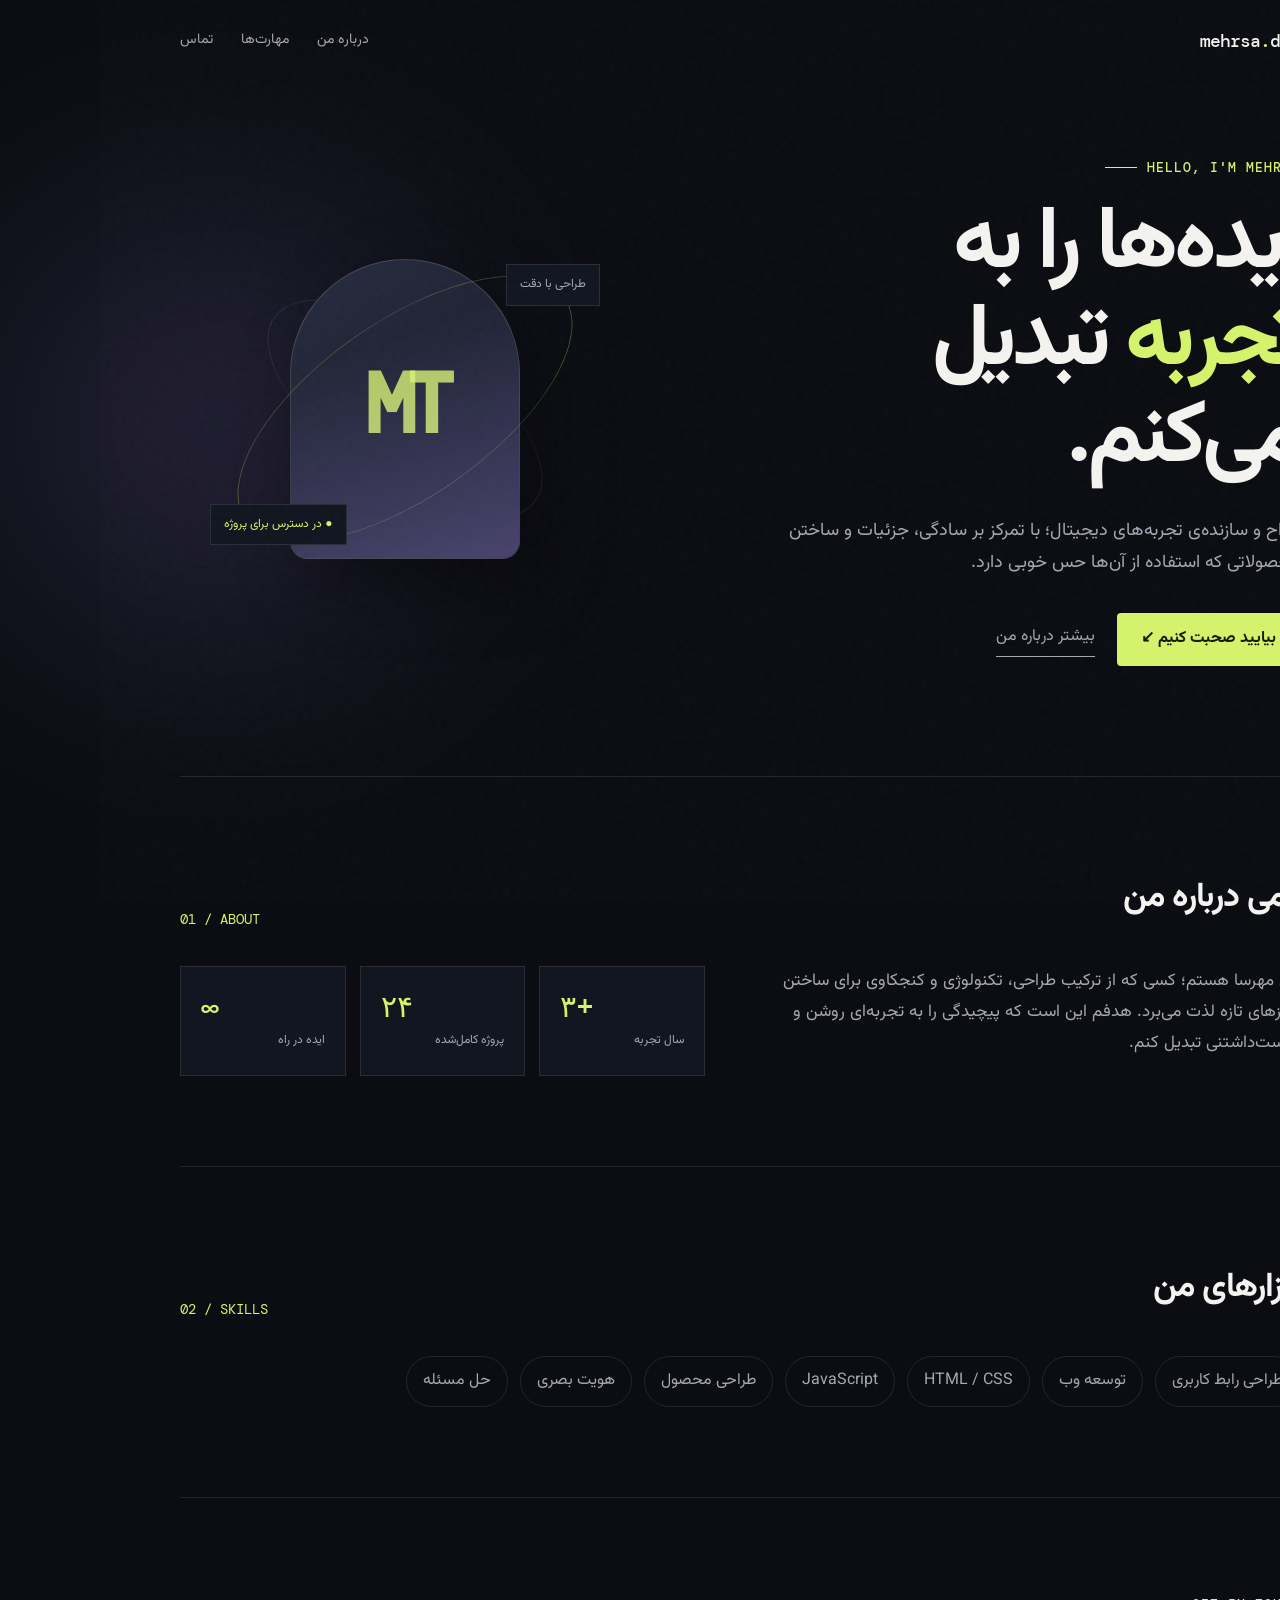
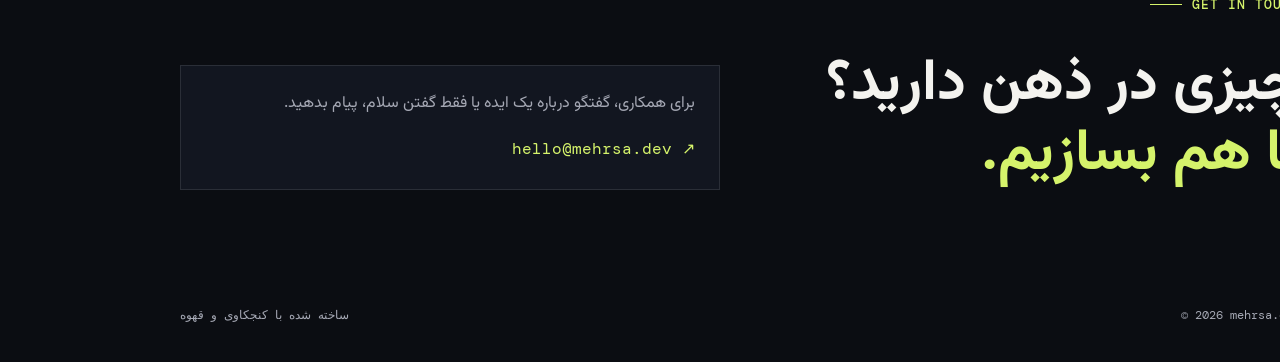
==== index.html @ 6b783725 "Create personal portfolio landing page" ====
<!doctype html>
<html lang="fa" dir="rtl">
<head>
  <meta charset="UTF-8" />
  <meta name="viewport" content="width=device-width, initial-scale=1.0" />
  <meta name="description" content="صفحه شخصی مهرسا تمکین؛ طراح و سازنده تجربه‌های دیجیتال." />
  <title>مهرسا تمکین — طراح تجربه‌های دیجیتال</title>
  <link rel="preconnect" href="https://fonts.googleapis.com" />
  <link rel="preconnect" href="https://fonts.gstatic.com" crossorigin />
  <link href="https://fonts.googleapis.com/css2?family=DM+Mono:wght@400;500&family=Vazirmatn:wght@300;400;500;600;700;800&display=swap" rel="stylesheet" />
  <style>
    :root { --bg:#0b0d12; --card:#121620; --line:rgba(255,255,255,.1); --text:#f4f3ef; --muted:#a5a8b4; --lime:#d5f36b; --purple:#a78bfa; }
    * { box-sizing:border-box; margin:0; padding:0; }
    html { scroll-behavior:smooth; }
    body { background:var(--bg); color:var(--text); font-family:Vazirmatn,sans-serif; line-height:1.8; overflow-x:hidden; }
    body::before { content:""; position:fixed; inset:0; pointer-events:none; opacity:.18; background-image:url("data:image/svg+xml,%3Csvg viewBox='0 0 160 160' xmlns='http://www.w3.org/2000/svg'%3E%3Cfilter id='n'%3E%3CfeTurbulence type='fractalNoise' baseFrequency='.9' numOctaves='3' stitchTiles='stitch'/%3E%3C/filter%3E%3Crect width='100%25' height='100%25' filter='url(%23n)' opacity='.12'/%3E%3C/svg%3E"); z-index:10; }
    a { color:inherit; text-decoration:none; }
    .wrap { width:min(1120px,calc(100% - 40px)); margin:auto; }
    nav { display:flex; align-items:center; justify-content:space-between; padding:28px 0; position:relative; z-index:2; }
    .logo { font:500 18px 'DM Mono',monospace; direction:ltr; letter-spacing:-1px; }
    .logo span { color:var(--lime); }
    .nav-links { display:flex; gap:28px; color:var(--muted); font-size:14px; }
    .nav-links a:hover { color:var(--lime); }
    .hero { min-height:680px; display:grid; grid-template-columns:1.15fr .85fr; align-items:center; gap:60px; padding:70px 0 110px; position:relative; }
    .hero::after { content:""; width:430px; height:430px; border-radius:50%; position:absolute; left:-180px; top:130px; background:var(--purple); filter:blur(130px); opacity:.16; z-index:-1; }
    .eyebrow { color:var(--lime); font:500 13px 'DM Mono',monospace; letter-spacing:1px; direction:ltr; display:inline-flex; align-items:center; gap:10px; margin-bottom:22px; }
    .eyebrow::before { content:""; display:block; width:32px; height:1px; background:var(--lime); }
    h1 { font-size:clamp(48px,7vw,88px); line-height:1.1; letter-spacing:-4px; max-width:700px; margin-bottom:26px; }
    h1 em { color:var(--lime); font-style:normal; }
    .hero-copy { color:var(--muted); font-size:18px; max-width:570px; margin-bottom:34px; }
    .actions { display:flex; align-items:center; gap:22px; }
    .button { background:var(--lime); color:#161a0e; padding:12px 24px; border-radius:4px; font-weight:700; transition:.25s; }
    .button:hover { transform:translateY(-3px); box-shadow:0 10px 30px rgba(213,243,107,.18); }
    .text-link { color:var(--muted); border-bottom:1px solid var(--muted); padding-bottom:4px; }
    .text-link:hover { color:var(--lime); border-color:var(--lime); }
    .orbit { width:min(100%,390px); aspect-ratio:1; margin:auto; position:relative; display:grid; place-items:center; }
    .orbit::before,.orbit::after { content:""; position:absolute; inset:9%; border:1px solid var(--line); border-radius:50%; transform:rotate(35deg) scaleY(.45); }
    .orbit::after { inset:0; transform:rotate(-35deg) scaleY(.45); border-color:rgba(213,243,107,.3); }
    .portrait { width:230px; height:300px; border-radius:120px 120px 18px 18px; background:linear-gradient(145deg,#282c41,#131722); border:1px solid rgba(255,255,255,.15); overflow:hidden; position:relative; box-shadow:20px 25px 70px rgba(0,0,0,.45); }
    .portrait::before { content:"MT"; position:absolute; inset:0; display:grid; place-items:center; font:700 84px 'DM Mono',monospace; color:rgba(213,243,107,.8); letter-spacing:-10px; transform:translateY(-4px); }
    .portrait::after { content:""; position:absolute; inset:0; background:linear-gradient(160deg,transparent 30%,rgba(167,139,250,.35)); mix-blend-mode:screen; }
    .badge { position:absolute; padding:9px 13px; background:var(--card); border:1px solid var(--line); font-size:12px; color:var(--muted); z-index:1; }
    .badge.one { top:13%; right:0; } .badge.two { bottom:15%; left:0; color:var(--lime); }
    section { padding:90px 0; border-top:1px solid var(--line); }
    .section-head { display:flex; justify-content:space-between; align-items:end; margin-bottom:38px; }
    .section-title { font-size:34px; letter-spacing:-1px; } .section-number { color:var(--lime); font:14px 'DM Mono',monospace; direction:ltr; }
    .about-grid { display:grid; grid-template-columns:1fr 1fr; gap:70px; } .about-grid p { color:var(--muted); font-size:17px; }
    .stats { display:grid; grid-template-columns:repeat(3,1fr); gap:14px; } .stat { padding:20px; background:var(--card); border:1px solid var(--line); } .stat strong { display:block; font:500 30px 'DM Mono',monospace; color:var(--lime); direction:ltr; } .stat span { color:var(--muted); font-size:12px; }
    .skills { display:flex; flex-wrap:wrap; gap:12px; } .skill { border:1px solid var(--line); padding:10px 16px; color:var(--muted); border-radius:30px; transition:.2s; } .skill:hover { border-color:var(--lime); color:var(--lime); }
    .contact { display:grid; grid-template-columns:1fr 1fr; gap:40px; align-items:end; } .contact h2 { font-size:clamp(35px,5vw,58px); line-height:1.2; margin-top:16px; } .contact h2 span { color:var(--lime); }
    .contact-card { padding:24px; background:var(--card); border:1px solid var(--line); } .contact-card p { color:var(--muted); margin-bottom:18px; } .email { color:var(--lime); font:16px 'DM Mono',monospace; direction:ltr; display:inline-block; }
    footer { padding:25px 0 35px; color:var(--muted); display:flex; justify-content:space-between; font-size:12px; } footer span { font-family:'DM Mono',monospace; direction:ltr; }
    @media (max-width:760px) { .wrap { width:min(100% - 28px,560px); } .nav-links { gap:12px; font-size:12px; } .hero { grid-template-columns:1fr; padding-top:45px; min-height:auto; } .hero-copy { font-size:16px; } h1 { letter-spacing:-2px; } .orbit { order:-1; width:270px; } .portrait { width:165px; height:215px; } .portrait::before { font-size:60px; } section { padding:65px 0; } .about-grid,.contact { grid-template-columns:1fr; gap:30px; } .stats { gap:8px; } .stat { padding:14px 10px; } .stat strong { font-size:22px; } footer { flex-direction:column; gap:6px; } }
  </style>
</head>
<body>
  <div class="wrap">
    <nav aria-label="ناوبری اصلی"><a class="logo" href="#top">mehrsa<span>.</span>dev</a><div class="nav-links"><a href="#about">درباره من</a><a href="#skills">مهارت‌ها</a><a href="#contact">تماس</a></div></nav>
    <main id="top">
      <header class="hero"><div><div class="eyebrow">HELLO, I'M MEHRSA</div><h1>ایده‌ها را به<br /><em>تجربه</em> تبدیل می‌کنم.</h1><p class="hero-copy">طراح و سازنده‌ی تجربه‌های دیجیتال؛ با تمرکز بر سادگی، جزئیات و ساختن محصولاتی که استفاده از آن‌ها حس خوبی دارد.</p><div class="actions"><a class="button" href="#contact">بیایید صحبت کنیم <span>↙</span></a><a class="text-link" href="#about">بیشتر درباره من</a></div></div><div class="orbit"><div class="badge one">طراحی با دقت</div><div class="portrait" aria-label="تصویر گرافیکی مهرسا"></div><div class="badge two">● در دسترس برای پروژه</div></div></header>
      <section id="about"><div class="section-head"><h2 class="section-title">کمی درباره من</h2><span class="section-number">01 / ABOUT</span></div><div class="about-grid"><p>من مهرسا هستم؛ کسی که از ترکیب طراحی، تکنولوژی و کنجکاوی برای ساختن چیزهای تازه لذت می‌برد. هدفم این است که پیچیدگی را به تجربه‌ای روشن و دوست‌داشتنی تبدیل کنم.</p><div class="stats"><div class="stat"><strong>۳+</strong><span>سال تجربه</span></div><div class="stat"><strong>۲۴</strong><span>پروژه کامل‌شده</span></div><div class="stat"><strong>∞</strong><span>ایده در راه</span></div></div></div></section>
      <section id="skills"><div class="section-head"><h2 class="section-title">ابزارهای من</h2><span class="section-number">02 / SKILLS</span></div><div class="skills"><span class="skill">طراحی رابط کاربری</span><span class="skill">توسعه وب</span><span class="skill">HTML / CSS</span><span class="skill">JavaScript</span><span class="skill">طراحی محصول</span><span class="skill">هویت بصری</span><span class="skill">حل مسئله</span></div></section>
      <section id="contact"><div class="contact"><div><span class="eyebrow">GET IN TOUCH</span><h2>چیزی در ذهن دارید؟<br /><span>با هم بسازیم.</span></h2></div><div class="contact-card"><p>برای همکاری، گفتگو درباره یک ایده یا فقط گفتن سلام، پیام بدهید.</p><a class="email" href="mailto:hello@mehrsa.dev">hello@mehrsa.dev ↗</a></div></div></section>
    </main>
    <footer><span>© 2026 mehrsa.dev</span><span>ساخته شده با کنجکاوی و قهوه</span></footer>
  </div>
</body>
</html>
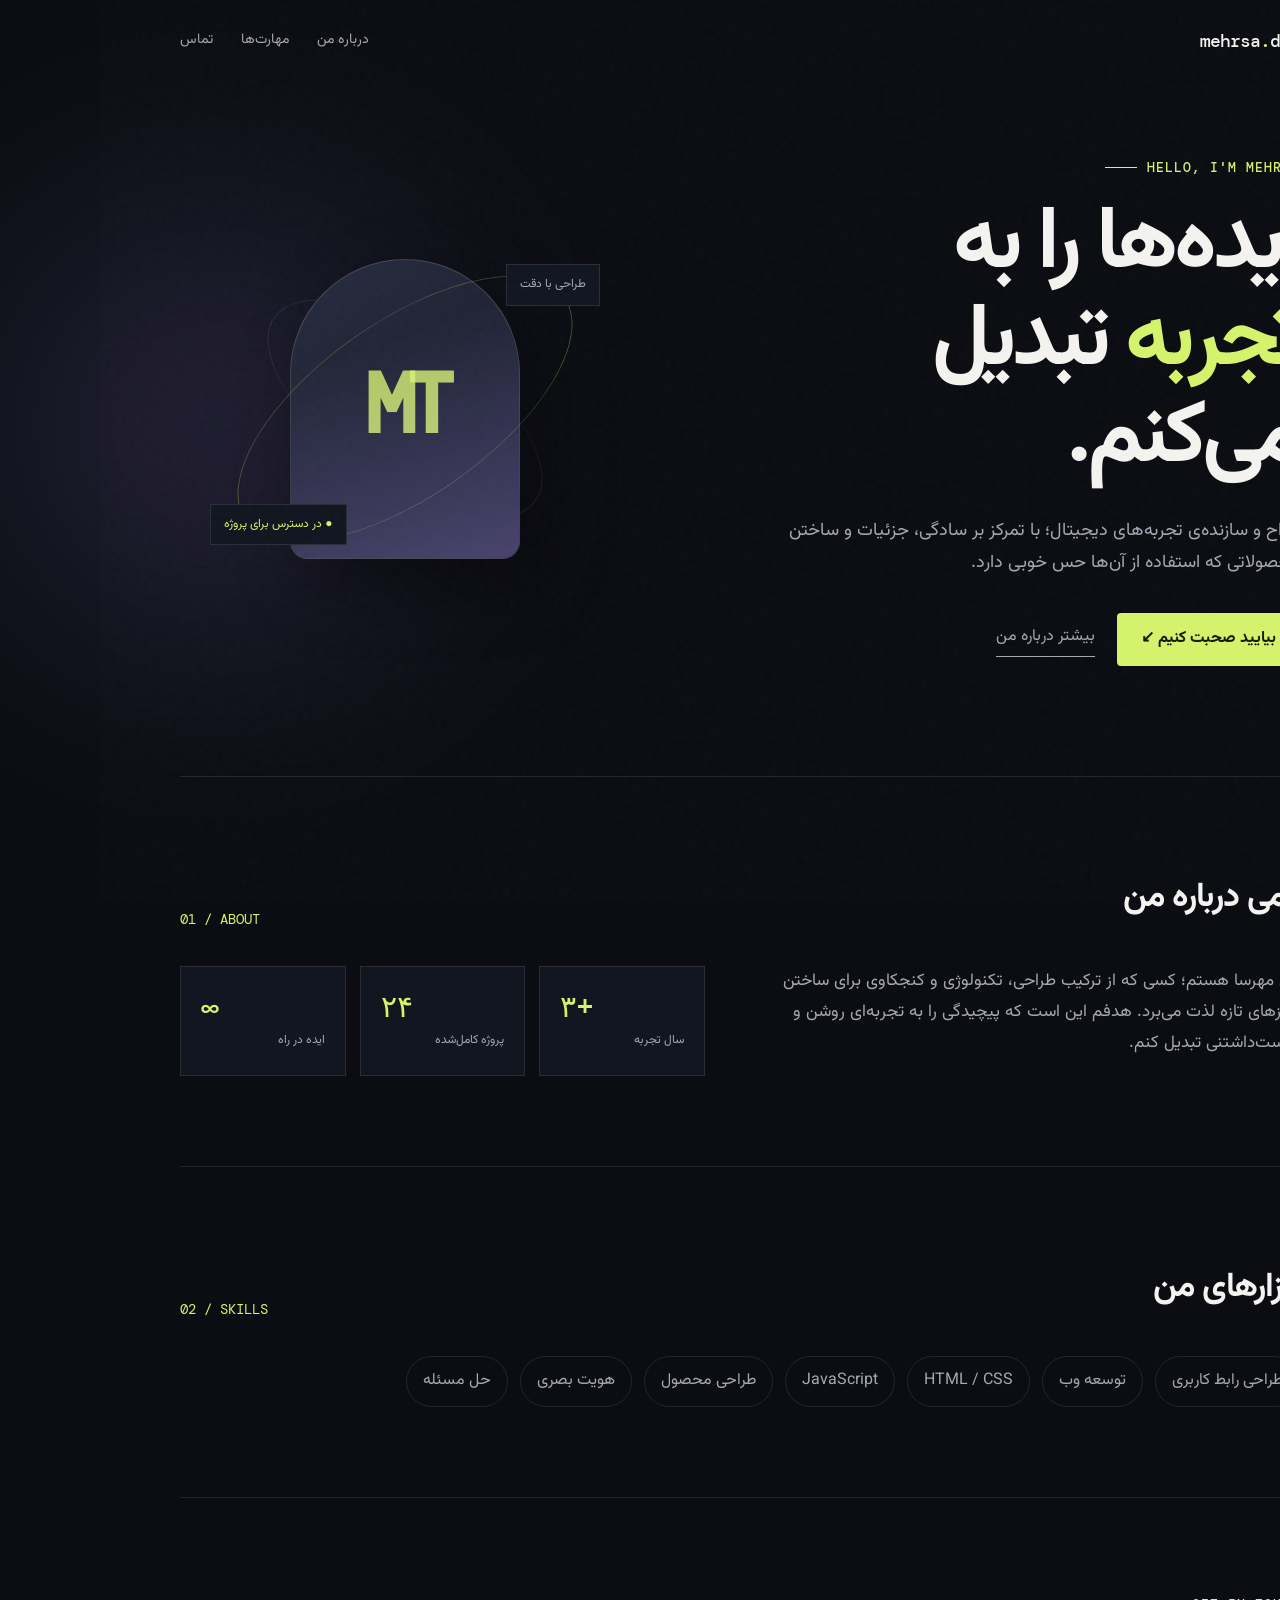
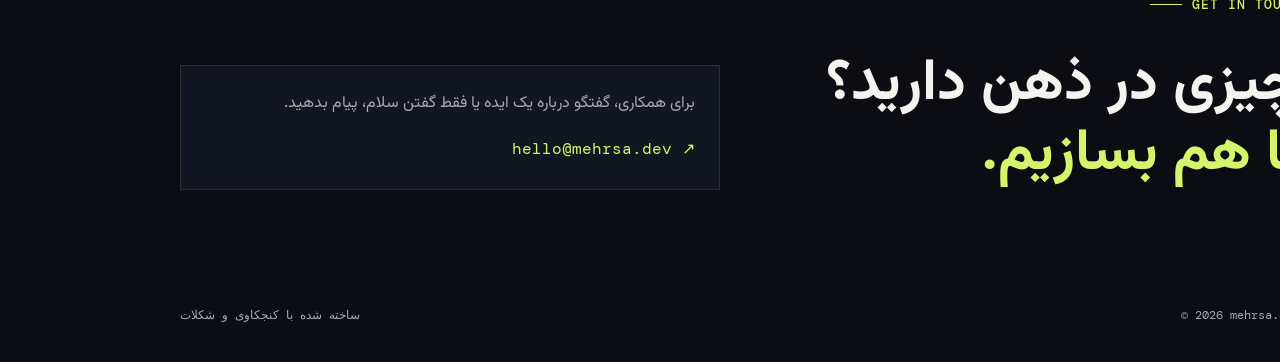
==== commit 24deac65: "Update footer message" ====
--- a/index.html
+++ b/index.html
@@ -62,7 +62,7 @@
       <section id="skills"><div class="section-head"><h2 class="section-title">ابزارهای من</h2><span class="section-number">02 / SKILLS</span></div><div class="skills"><span class="skill">طراحی رابط کاربری</span><span class="skill">توسعه وب</span><span class="skill">HTML / CSS</span><span class="skill">JavaScript</span><span class="skill">طراحی محصول</span><span class="skill">هویت بصری</span><span class="skill">حل مسئله</span></div></section>
       <section id="contact"><div class="contact"><div><span class="eyebrow">GET IN TOUCH</span><h2>چیزی در ذهن دارید؟<br /><span>با هم بسازیم.</span></h2></div><div class="contact-card"><p>برای همکاری، گفتگو درباره یک ایده یا فقط گفتن سلام، پیام بدهید.</p><a class="email" href="mailto:hello@mehrsa.dev">hello@mehrsa.dev ↗</a></div></div></section>
     </main>
-    <footer><span>© 2026 mehrsa.dev</span><span>ساخته شده با کنجکاوی و قهوه</span></footer>
+    <footer><span>© 2026 mehrsa.dev</span><span>ساخته شده با کنجکاوی و شکلات</span></footer>
   </div>
 </body>
 </html>
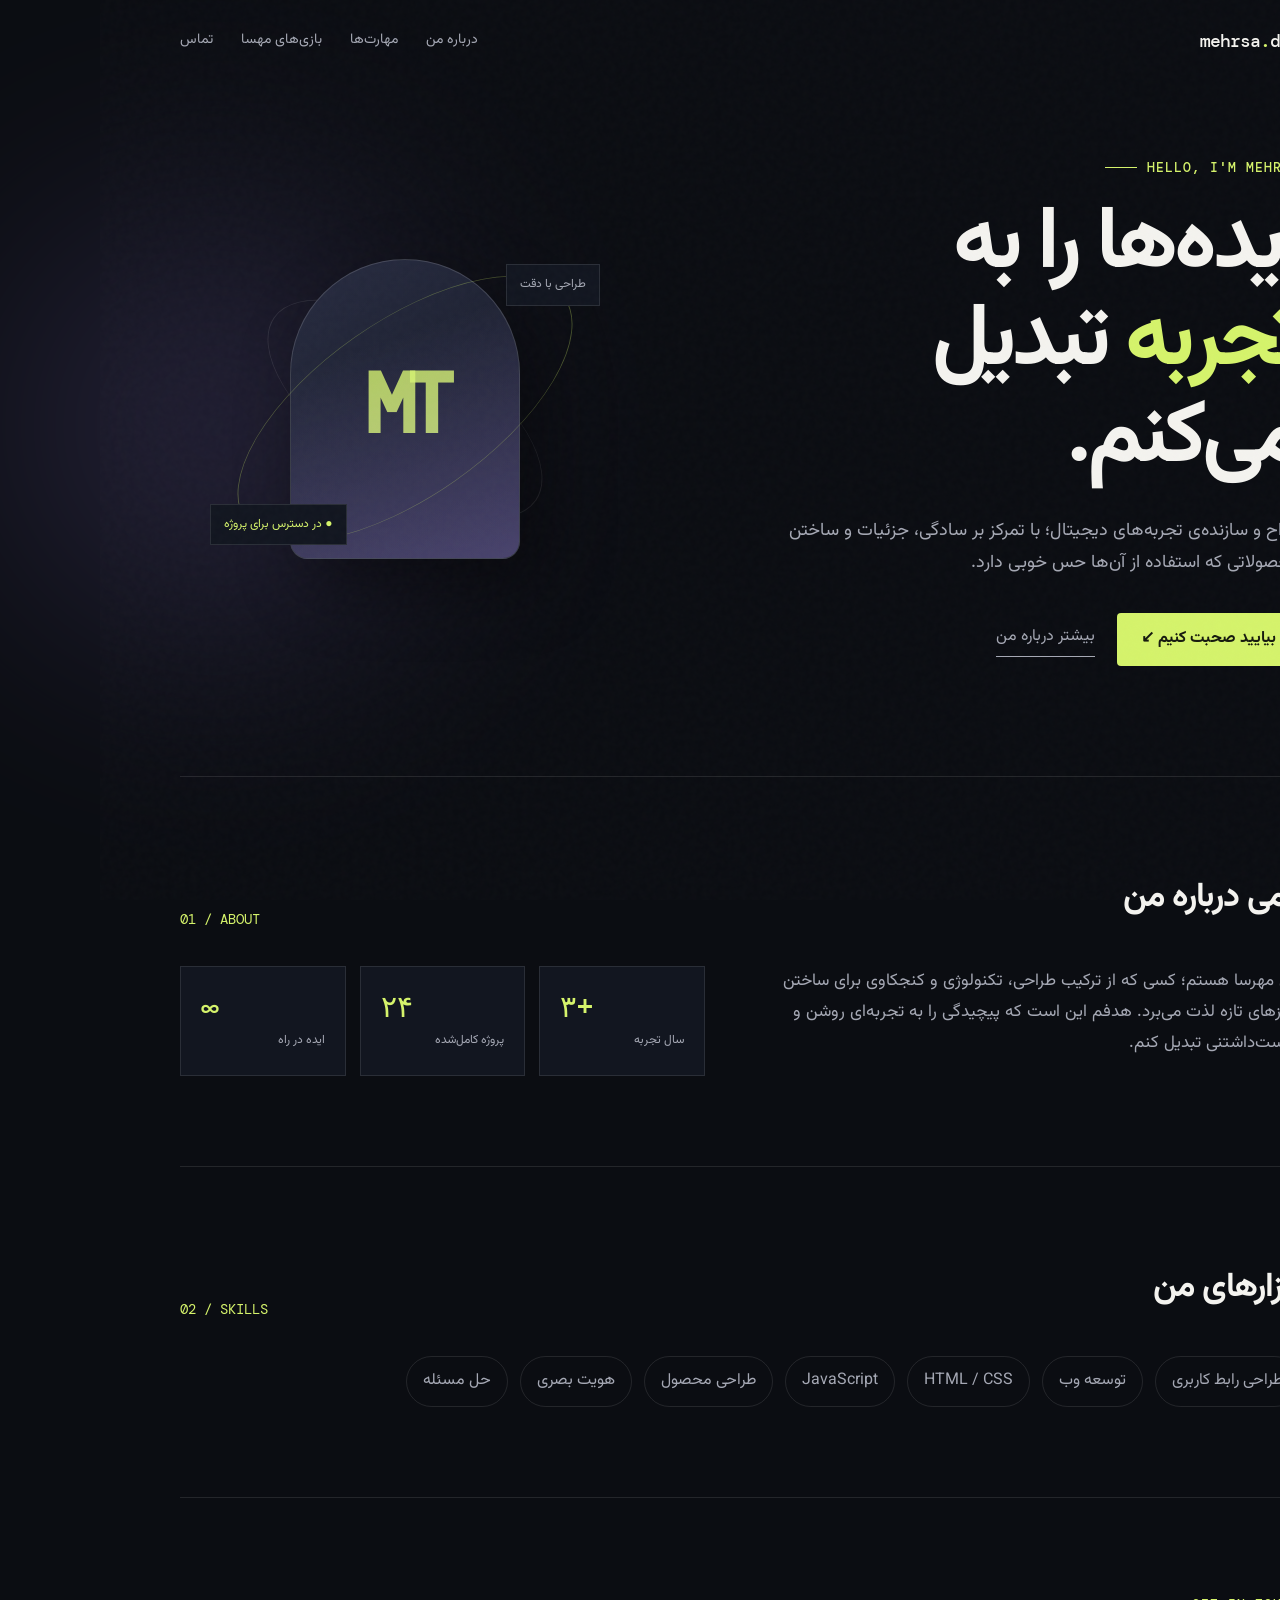
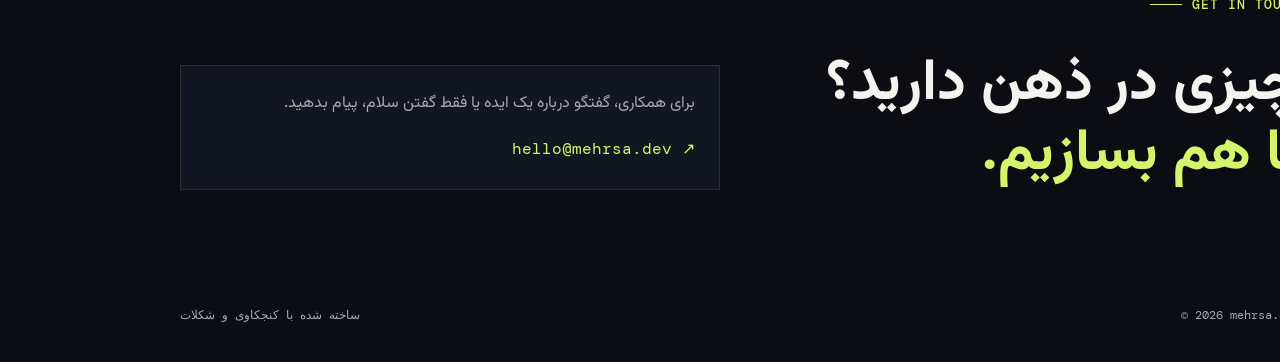
==== commit 1687355b: "Add Mahsa chicken jump game" ====
--- a/index.html
+++ b/index.html
@@ -55,7 +55,7 @@
 </head>
 <body>
   <div class="wrap">
-    <nav aria-label="ناوبری اصلی"><a class="logo" href="#top">mehrsa<span>.</span>dev</a><div class="nav-links"><a href="#about">درباره من</a><a href="#skills">مهارت‌ها</a><a href="#contact">تماس</a></div></nav>
+    <nav aria-label="ناوبری اصلی"><a class="logo" href="#top">mehrsa<span>.</span>dev</a><div class="nav-links"><a href="#about">درباره من</a><a href="#skills">مهارت‌ها</a><a href="games.html">بازی‌های مهسا</a><a href="#contact">تماس</a></div></nav>
     <main id="top">
       <header class="hero"><div><div class="eyebrow">HELLO, I'M MEHRSA</div><h1>ایده‌ها را به<br /><em>تجربه</em> تبدیل می‌کنم.</h1><p class="hero-copy">طراح و سازنده‌ی تجربه‌های دیجیتال؛ با تمرکز بر سادگی، جزئیات و ساختن محصولاتی که استفاده از آن‌ها حس خوبی دارد.</p><div class="actions"><a class="button" href="#contact">بیایید صحبت کنیم <span>↙</span></a><a class="text-link" href="#about">بیشتر درباره من</a></div></div><div class="orbit"><div class="badge one">طراحی با دقت</div><div class="portrait" aria-label="تصویر گرافیکی مهرسا"></div><div class="badge two">● در دسترس برای پروژه</div></div></header>
       <section id="about"><div class="section-head"><h2 class="section-title">کمی درباره من</h2><span class="section-number">01 / ABOUT</span></div><div class="about-grid"><p>من مهرسا هستم؛ کسی که از ترکیب طراحی، تکنولوژی و کنجکاوی برای ساختن چیزهای تازه لذت می‌برد. هدفم این است که پیچیدگی را به تجربه‌ای روشن و دوست‌داشتنی تبدیل کنم.</p><div class="stats"><div class="stat"><strong>۳+</strong><span>سال تجربه</span></div><div class="stat"><strong>۲۴</strong><span>پروژه کامل‌شده</span></div><div class="stat"><strong>∞</strong><span>ایده در راه</span></div></div></div></section>
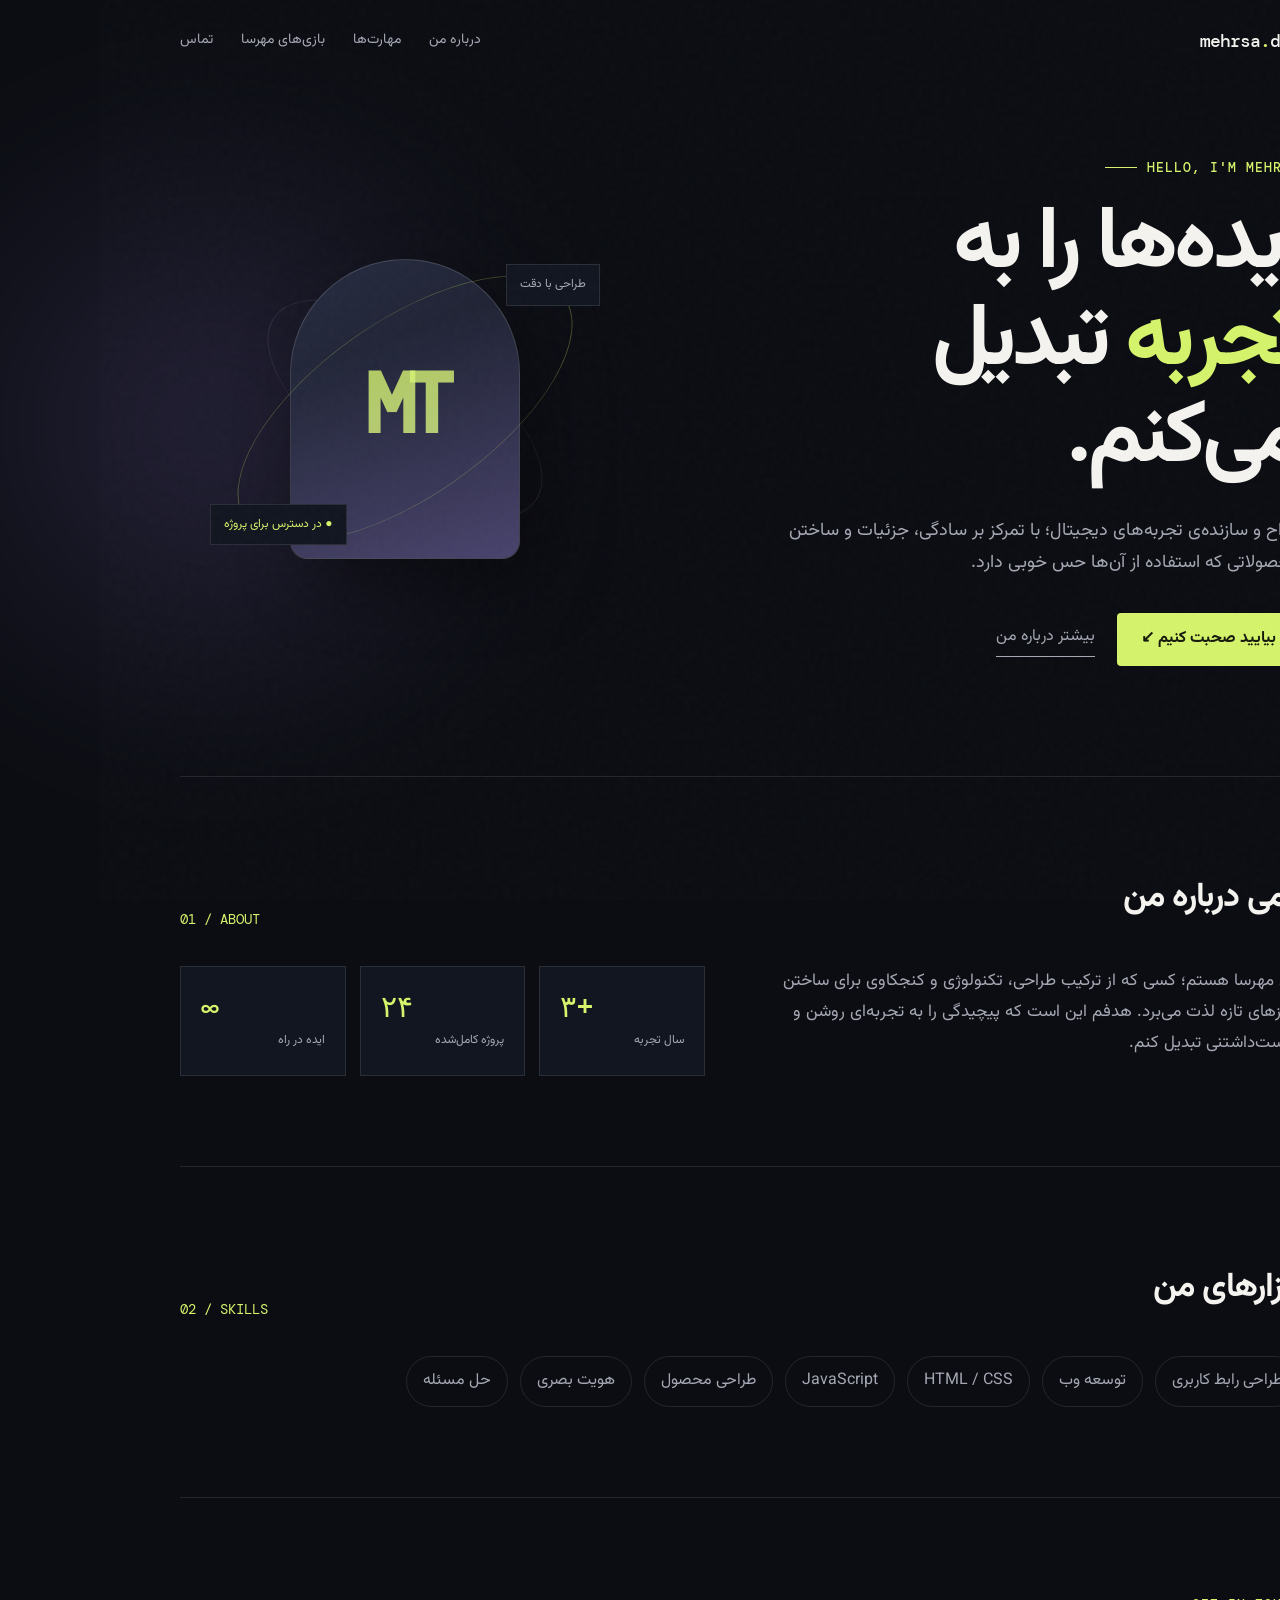
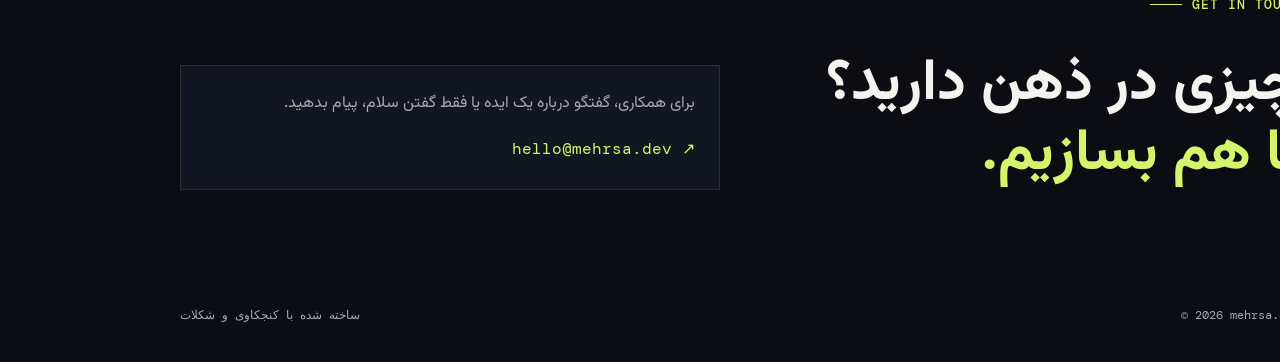
==== commit 5d6a9949: "Make chicken jump game easier" ====
--- a/index.html
+++ b/index.html
@@ -55,7 +55,7 @@
 </head>
 <body>
   <div class="wrap">
-    <nav aria-label="ناوبری اصلی"><a class="logo" href="#top">mehrsa<span>.</span>dev</a><div class="nav-links"><a href="#about">درباره من</a><a href="#skills">مهارت‌ها</a><a href="games.html">بازی‌های مهسا</a><a href="#contact">تماس</a></div></nav>
+    <nav aria-label="ناوبری اصلی"><a class="logo" href="#top">mehrsa<span>.</span>dev</a><div class="nav-links"><a href="#about">درباره من</a><a href="#skills">مهارت‌ها</a><a href="games.html">بازی‌های مهرسا</a><a href="#contact">تماس</a></div></nav>
     <main id="top">
       <header class="hero"><div><div class="eyebrow">HELLO, I'M MEHRSA</div><h1>ایده‌ها را به<br /><em>تجربه</em> تبدیل می‌کنم.</h1><p class="hero-copy">طراح و سازنده‌ی تجربه‌های دیجیتال؛ با تمرکز بر سادگی، جزئیات و ساختن محصولاتی که استفاده از آن‌ها حس خوبی دارد.</p><div class="actions"><a class="button" href="#contact">بیایید صحبت کنیم <span>↙</span></a><a class="text-link" href="#about">بیشتر درباره من</a></div></div><div class="orbit"><div class="badge one">طراحی با دقت</div><div class="portrait" aria-label="تصویر گرافیکی مهرسا"></div><div class="badge two">● در دسترس برای پروژه</div></div></header>
       <section id="about"><div class="section-head"><h2 class="section-title">کمی درباره من</h2><span class="section-number">01 / ABOUT</span></div><div class="about-grid"><p>من مهرسا هستم؛ کسی که از ترکیب طراحی، تکنولوژی و کنجکاوی برای ساختن چیزهای تازه لذت می‌برد. هدفم این است که پیچیدگی را به تجربه‌ای روشن و دوست‌داشتنی تبدیل کنم.</p><div class="stats"><div class="stat"><strong>۳+</strong><span>سال تجربه</span></div><div class="stat"><strong>۲۴</strong><span>پروژه کامل‌شده</span></div><div class="stat"><strong>∞</strong><span>ایده در راه</span></div></div></div></section>
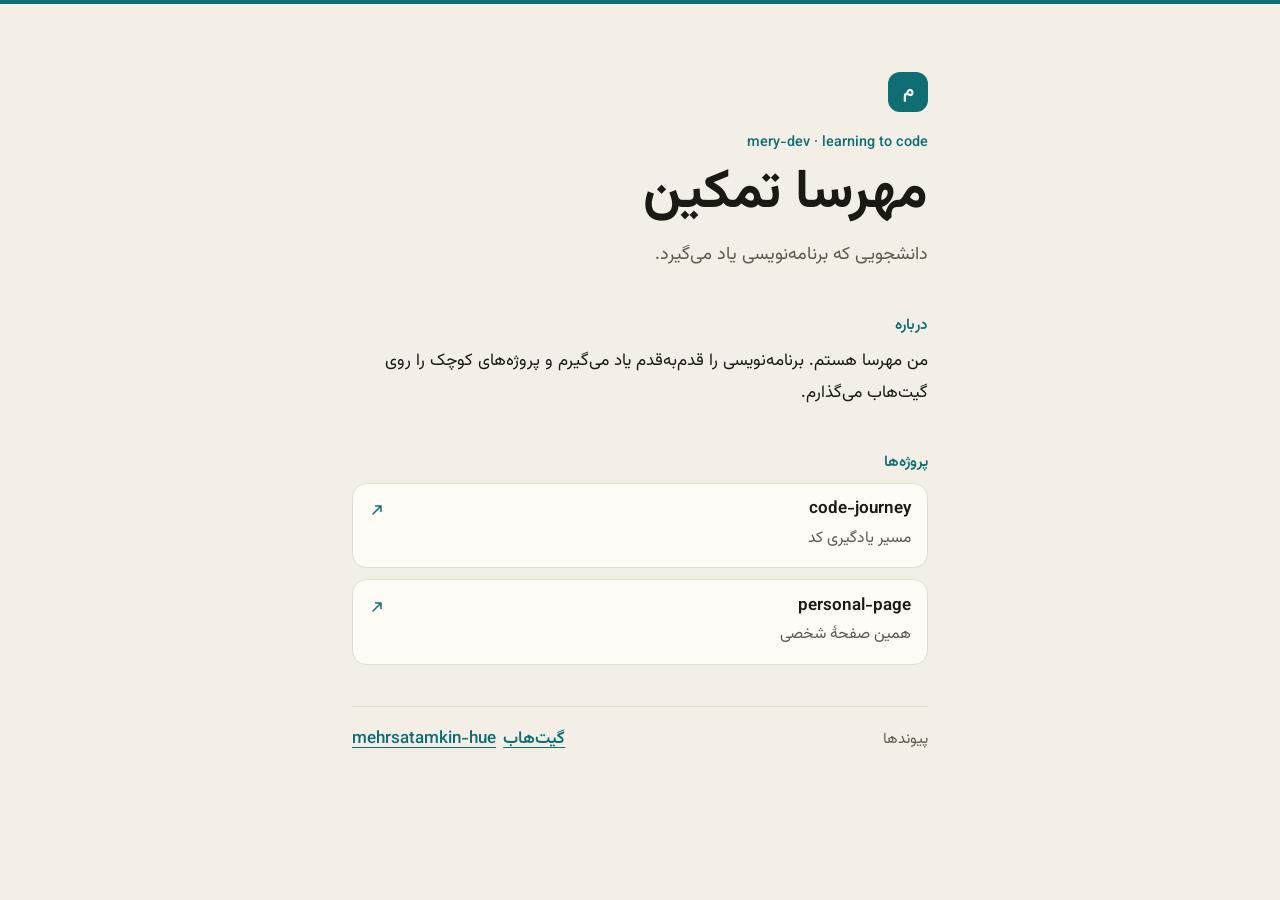
==== commit 83c9dd3d: "Replace the site with a compact Persian personal page. A static index and stylesheet for Mehrsa Tamk" ====
--- a/index.html
+++ b/index.html
@@ -1,68 +1,81 @@
-<!doctype html>
+<!DOCTYPE html>
 <html lang="fa" dir="rtl">
 <head>
-  <meta charset="UTF-8" />
-  <meta name="viewport" content="width=device-width, initial-scale=1.0" />
-  <meta name="description" content="صفحه شخصی مهرسا تمکین؛ طراح و سازنده تجربه‌های دیجیتال." />
-  <title>مهرسا تمکین — طراح تجربه‌های دیجیتال</title>
-  <link rel="preconnect" href="https://fonts.googleapis.com" />
-  <link rel="preconnect" href="https://fonts.gstatic.com" crossorigin />
-  <link href="https://fonts.googleapis.com/css2?family=DM+Mono:wght@400;500&family=Vazirmatn:wght@300;400;500;600;700;800&display=swap" rel="stylesheet" />
-  <style>
-    :root { --bg:#0b0d12; --card:#121620; --line:rgba(255,255,255,.1); --text:#f4f3ef; --muted:#a5a8b4; --lime:#d5f36b; --purple:#a78bfa; }
-    * { box-sizing:border-box; margin:0; padding:0; }
-    html { scroll-behavior:smooth; }
-    body { background:var(--bg); color:var(--text); font-family:Vazirmatn,sans-serif; line-height:1.8; overflow-x:hidden; }
-    body::before { content:""; position:fixed; inset:0; pointer-events:none; opacity:.18; background-image:url("data:image/svg+xml,%3Csvg viewBox='0 0 160 160' xmlns='http://www.w3.org/2000/svg'%3E%3Cfilter id='n'%3E%3CfeTurbulence type='fractalNoise' baseFrequency='.9' numOctaves='3' stitchTiles='stitch'/%3E%3C/filter%3E%3Crect width='100%25' height='100%25' filter='url(%23n)' opacity='.12'/%3E%3C/svg%3E"); z-index:10; }
-    a { color:inherit; text-decoration:none; }
-    .wrap { width:min(1120px,calc(100% - 40px)); margin:auto; }
-    nav { display:flex; align-items:center; justify-content:space-between; padding:28px 0; position:relative; z-index:2; }
-    .logo { font:500 18px 'DM Mono',monospace; direction:ltr; letter-spacing:-1px; }
-    .logo span { color:var(--lime); }
-    .nav-links { display:flex; gap:28px; color:var(--muted); font-size:14px; }
-    .nav-links a:hover { color:var(--lime); }
-    .hero { min-height:680px; display:grid; grid-template-columns:1.15fr .85fr; align-items:center; gap:60px; padding:70px 0 110px; position:relative; }
-    .hero::after { content:""; width:430px; height:430px; border-radius:50%; position:absolute; left:-180px; top:130px; background:var(--purple); filter:blur(130px); opacity:.16; z-index:-1; }
-    .eyebrow { color:var(--lime); font:500 13px 'DM Mono',monospace; letter-spacing:1px; direction:ltr; display:inline-flex; align-items:center; gap:10px; margin-bottom:22px; }
-    .eyebrow::before { content:""; display:block; width:32px; height:1px; background:var(--lime); }
-    h1 { font-size:clamp(48px,7vw,88px); line-height:1.1; letter-spacing:-4px; max-width:700px; margin-bottom:26px; }
-    h1 em { color:var(--lime); font-style:normal; }
-    .hero-copy { color:var(--muted); font-size:18px; max-width:570px; margin-bottom:34px; }
-    .actions { display:flex; align-items:center; gap:22px; }
-    .button { background:var(--lime); color:#161a0e; padding:12px 24px; border-radius:4px; font-weight:700; transition:.25s; }
-    .button:hover { transform:translateY(-3px); box-shadow:0 10px 30px rgba(213,243,107,.18); }
-    .text-link { color:var(--muted); border-bottom:1px solid var(--muted); padding-bottom:4px; }
-    .text-link:hover { color:var(--lime); border-color:var(--lime); }
-    .orbit { width:min(100%,390px); aspect-ratio:1; margin:auto; position:relative; display:grid; place-items:center; }
-    .orbit::before,.orbit::after { content:""; position:absolute; inset:9%; border:1px solid var(--line); border-radius:50%; transform:rotate(35deg) scaleY(.45); }
-    .orbit::after { inset:0; transform:rotate(-35deg) scaleY(.45); border-color:rgba(213,243,107,.3); }
-    .portrait { width:230px; height:300px; border-radius:120px 120px 18px 18px; background:linear-gradient(145deg,#282c41,#131722); border:1px solid rgba(255,255,255,.15); overflow:hidden; position:relative; box-shadow:20px 25px 70px rgba(0,0,0,.45); }
-    .portrait::before { content:"MT"; position:absolute; inset:0; display:grid; place-items:center; font:700 84px 'DM Mono',monospace; color:rgba(213,243,107,.8); letter-spacing:-10px; transform:translateY(-4px); }
-    .portrait::after { content:""; position:absolute; inset:0; background:linear-gradient(160deg,transparent 30%,rgba(167,139,250,.35)); mix-blend-mode:screen; }
-    .badge { position:absolute; padding:9px 13px; background:var(--card); border:1px solid var(--line); font-size:12px; color:var(--muted); z-index:1; }
-    .badge.one { top:13%; right:0; } .badge.two { bottom:15%; left:0; color:var(--lime); }
-    section { padding:90px 0; border-top:1px solid var(--line); }
-    .section-head { display:flex; justify-content:space-between; align-items:end; margin-bottom:38px; }
-    .section-title { font-size:34px; letter-spacing:-1px; } .section-number { color:var(--lime); font:14px 'DM Mono',monospace; direction:ltr; }
-    .about-grid { display:grid; grid-template-columns:1fr 1fr; gap:70px; } .about-grid p { color:var(--muted); font-size:17px; }
-    .stats { display:grid; grid-template-columns:repeat(3,1fr); gap:14px; } .stat { padding:20px; background:var(--card); border:1px solid var(--line); } .stat strong { display:block; font:500 30px 'DM Mono',monospace; color:var(--lime); direction:ltr; } .stat span { color:var(--muted); font-size:12px; }
-    .skills { display:flex; flex-wrap:wrap; gap:12px; } .skill { border:1px solid var(--line); padding:10px 16px; color:var(--muted); border-radius:30px; transition:.2s; } .skill:hover { border-color:var(--lime); color:var(--lime); }
-    .contact { display:grid; grid-template-columns:1fr 1fr; gap:40px; align-items:end; } .contact h2 { font-size:clamp(35px,5vw,58px); line-height:1.2; margin-top:16px; } .contact h2 span { color:var(--lime); }
-    .contact-card { padding:24px; background:var(--card); border:1px solid var(--line); } .contact-card p { color:var(--muted); margin-bottom:18px; } .email { color:var(--lime); font:16px 'DM Mono',monospace; direction:ltr; display:inline-block; }
-    footer { padding:25px 0 35px; color:var(--muted); display:flex; justify-content:space-between; font-size:12px; } footer span { font-family:'DM Mono',monospace; direction:ltr; }
-    @media (max-width:760px) { .wrap { width:min(100% - 28px,560px); } .nav-links { gap:12px; font-size:12px; } .hero { grid-template-columns:1fr; padding-top:45px; min-height:auto; } .hero-copy { font-size:16px; } h1 { letter-spacing:-2px; } .orbit { order:-1; width:270px; } .portrait { width:165px; height:215px; } .portrait::before { font-size:60px; } section { padding:65px 0; } .about-grid,.contact { grid-template-columns:1fr; gap:30px; } .stats { gap:8px; } .stat { padding:14px 10px; } .stat strong { font-size:22px; } footer { flex-direction:column; gap:6px; } }
-  </style>
+  <meta charset="utf-8">
+  <meta name="viewport" content="width=device-width, initial-scale=1">
+  <meta name="description" content="صفحهٔ شخصی مهرسا تمکین؛ دانشجویی که برنامه‌نویسی یاد می‌گیرد.">
+  <meta name="author" content="مهرسا تمکین">
+  <meta name="color-scheme" content="light dark">
+  <meta name="theme-color" content="#f3efe7" media="(prefers-color-scheme: light)">
+  <meta name="theme-color" content="#141311" media="(prefers-color-scheme: dark)">
+  <meta property="og:title" content="مهرسا تمکین">
+  <meta property="og:description" content="صفحهٔ شخصی مهرسا تمکین؛ دانشجویی که برنامه‌نویسی یاد می‌گیرد.">
+  <meta property="og:type" content="website">
+  <meta property="og:locale" content="fa_IR">
+  <meta name="twitter:card" content="summary">
+  <title>مهرسا تمکین</title>
+  <link rel="icon" href="data:image/svg+xml,%3Csvg xmlns='http://www.w3.org/2000/svg' viewBox='0 0 32 32'%3E%3Crect width='32' height='32' rx='8' fill='%230f6e73'/%3E%3Ctext x='16' y='22' text-anchor='middle' font-size='16' fill='%23f3efe7' font-family='Tahoma,sans-serif'%3E%F0%9F%8C%B1%3C/text%3E%3C/svg%3E">
+  <link rel="preconnect" href="https://fonts.googleapis.com">
+  <link rel="preconnect" href="https://fonts.gstatic.com" crossorigin>
+  <link href="https://fonts.googleapis.com/css2?family=Vazirmatn:wght@400;500;600;700&display=swap" rel="stylesheet">
+  <link rel="stylesheet" href="styles.css">
 </head>
 <body>
-  <div class="wrap">
-    <nav aria-label="ناوبری اصلی"><a class="logo" href="#top">mehrsa<span>.</span>dev</a><div class="nav-links"><a href="#about">درباره من</a><a href="#skills">مهارت‌ها</a><a href="games.html">بازی‌های مهرسا</a><a href="#contact">تماس</a></div></nav>
-    <main id="top">
-      <header class="hero"><div><div class="eyebrow">HELLO, I'M MEHRSA</div><h1>ایده‌ها را به<br /><em>تجربه</em> تبدیل می‌کنم.</h1><p class="hero-copy">طراح و سازنده‌ی تجربه‌های دیجیتال؛ با تمرکز بر سادگی، جزئیات و ساختن محصولاتی که استفاده از آن‌ها حس خوبی دارد.</p><div class="actions"><a class="button" href="#contact">بیایید صحبت کنیم <span>↙</span></a><a class="text-link" href="#about">بیشتر درباره من</a></div></div><div class="orbit"><div class="badge one">طراحی با دقت</div><div class="portrait" aria-label="تصویر گرافیکی مهرسا"></div><div class="badge two">● در دسترس برای پروژه</div></div></header>
-      <section id="about"><div class="section-head"><h2 class="section-title">کمی درباره من</h2><span class="section-number">01 / ABOUT</span></div><div class="about-grid"><p>من مهرسا هستم؛ کسی که از ترکیب طراحی، تکنولوژی و کنجکاوی برای ساختن چیزهای تازه لذت می‌برد. هدفم این است که پیچیدگی را به تجربه‌ای روشن و دوست‌داشتنی تبدیل کنم.</p><div class="stats"><div class="stat"><strong>۳+</strong><span>سال تجربه</span></div><div class="stat"><strong>۲۴</strong><span>پروژه کامل‌شده</span></div><div class="stat"><strong>∞</strong><span>ایده در راه</span></div></div></div></section>
-      <section id="skills"><div class="section-head"><h2 class="section-title">ابزارهای من</h2><span class="section-number">02 / SKILLS</span></div><div class="skills"><span class="skill">طراحی رابط کاربری</span><span class="skill">توسعه وب</span><span class="skill">HTML / CSS</span><span class="skill">JavaScript</span><span class="skill">طراحی محصول</span><span class="skill">هویت بصری</span><span class="skill">حل مسئله</span></div></section>
-      <section id="contact"><div class="contact"><div><span class="eyebrow">GET IN TOUCH</span><h2>چیزی در ذهن دارید؟<br /><span>با هم بسازیم.</span></h2></div><div class="contact-card"><p>برای همکاری، گفتگو درباره یک ایده یا فقط گفتن سلام، پیام بدهید.</p><a class="email" href="mailto:hello@mehrsa.dev">hello@mehrsa.dev ↗</a></div></div></section>
+  <a class="skip" href="#content">رفتن به محتوا</a>
+  <div class="page">
+    <!-- نام و یک خط معرفی -->
+    <header class="hero">
+      <p class="mark" aria-hidden="true">م</p>
+      <p class="kicker"><span lang="en" dir="ltr">mery-dev · learning to code</span></p>
+      <h1>مهرسا تمکین</h1>
+      <p class="intro">دانشجویی که برنامه‌نویسی یاد می‌گیرد.</p>
+    </header>
+
+    <main id="content">
+      <!-- متن درباره -->
+      <section aria-labelledby="about-heading">
+        <h2 id="about-heading">درباره</h2>
+        <p>من مهرسا هستم. برنامه‌نویسی را قدم‌به‌قدم یاد می‌گیرم و پروژه‌های کوچک را روی گیت‌هاب می‌گذارم.</p>
+      </section>
+
+      <!-- هر پروژه یک li است؛ لینک و توضیح را عوض کنید یا یک مورد تازه کپی کنید -->
+      <section aria-labelledby="projects-heading">
+        <h2 id="projects-heading">پروژه‌ها</h2>
+        <ul class="projects">
+          <li>
+            <a href="https://github.com/mehrsatamkin-hue/code-journey">
+              <span class="repo-row">
+                <span class="repo" lang="en" dir="ltr">code-journey</span>
+                <svg class="arrow" viewBox="0 0 16 16" aria-hidden="true">
+                  <path d="M4 12 L12 4 M6.5 4 H12 V9.5" fill="none" stroke="currentColor" stroke-width="1.5" stroke-linecap="round" stroke-linejoin="round"/>
+                </svg>
+              </span>
+              <span class="note">مسیر یادگیری کد</span>
+            </a>
+          </li>
+          <li>
+            <a href="https://github.com/mehrsatamkin-hue/personal-page">
+              <span class="repo-row">
+                <span class="repo" lang="en" dir="ltr">personal-page</span>
+                <svg class="arrow" viewBox="0 0 16 16" aria-hidden="true">
+                  <path d="M4 12 L12 4 M6.5 4 H12 V9.5" fill="none" stroke="currentColor" stroke-width="1.5" stroke-linecap="round" stroke-linejoin="round"/>
+                </svg>
+              </span>
+              <span class="note">همین صفحهٔ شخصی</span>
+            </a>
+          </li>
+        </ul>
+      </section>
     </main>
-    <footer><span>© 2026 mehrsa.dev</span><span>ساخته شده با کنجکاوی و شکلات</span></footer>
+
+    <!-- پیوند تماس؛ نشانی گیت‌هاب -->
+    <footer>
+      <p class="footer-label">پیوندها</p>
+      <a class="profile" href="https://github.com/mehrsatamkin-hue" rel="me">
+        <span>گیت‌هاب</span>
+        <span class="handle" lang="en" dir="ltr">mehrsatamkin-hue</span>
+      </a>
+    </footer>
   </div>
 </body>
 </html>
--- a/styles.css
+++ b/styles.css
@@ -0,0 +1,251 @@
+/* رنگ‌های روشن. حالت تیره پایین‌تر، با prefers-color-scheme، عوض می‌شود. */
+:root {
+  color-scheme: light;
+  --bg: #f3efe7;
+  --fg: #1c1915;
+  --muted: #5e584e;
+  --line: #e4dcd0;
+  --card: #fffcf7;
+  --accent: #0f6e73;
+  --accent-soft: #e4f2f1;
+  --on-accent: #f3efe7;
+}
+
+@media (prefers-color-scheme: dark) {
+  :root {
+    color-scheme: dark;
+    --bg: #141311;
+    --fg: #f6f1ea;
+    --muted: #c2b8ac;
+    --line: #2e2a26;
+    --card: #1c1b18;
+    --accent: #8ed0cb;
+    --accent-soft: #1a2e2c;
+    --on-accent: #14221f;
+  }
+}
+
+*,
+*::before,
+*::after {
+  box-sizing: border-box;
+}
+
+html {
+  scroll-behavior: smooth;
+}
+
+body {
+  margin: 0;
+  min-height: 100vh;
+  background: var(--bg);
+  color: var(--fg);
+  font-family: Vazirmatn, Tahoma, "Noto Sans Arabic", "Noto Naskh Arabic", sans-serif;
+  font-size: 1.0625rem;
+  line-height: 1.85;
+  text-align: start;
+}
+
+body::before {
+  content: "";
+  position: fixed;
+  inset-block-start: 0;
+  inset-inline: 0;
+  height: 4px;
+  background: var(--accent);
+}
+
+.skip {
+  position: absolute;
+  inset-inline-start: 1rem;
+  top: 0.75rem;
+  z-index: 2;
+  padding: 0.4rem 0.75rem;
+  background: var(--accent);
+  color: var(--on-accent);
+  border-radius: 0.5rem;
+  transform: translateY(-150%);
+}
+
+.skip:focus {
+  transform: none;
+}
+
+:focus-visible {
+  outline: 2px solid var(--accent);
+  outline-offset: 3px;
+}
+
+a {
+  color: var(--accent);
+}
+
+.page {
+  width: min(36rem, calc(100% - 2.5rem));
+  margin-inline: auto;
+  padding-block: clamp(2.75rem, 8vh, 4.75rem) 3rem;
+}
+
+.mark {
+  display: grid;
+  place-items: center;
+  width: 2.5rem;
+  height: 2.5rem;
+  margin: 0 0 1.15rem;
+  border-radius: 0.75rem;
+  background: var(--accent);
+  color: var(--on-accent);
+  font-weight: 700;
+  font-size: 1.15rem;
+  line-height: 1;
+}
+
+.kicker {
+  margin: 0;
+  color: var(--accent);
+  font-size: 0.9rem;
+  font-weight: 500;
+}
+
+h1 {
+  margin: 0.2rem 0 0;
+  font-size: clamp(2.35rem, 7vw, 3.4rem);
+  font-weight: 700;
+  line-height: 1.25;
+}
+
+.intro {
+  margin: 0.7rem 0 0;
+  color: var(--muted);
+  font-size: 1.125rem;
+}
+
+main section {
+  margin-top: 2.4rem;
+}
+
+h2 {
+  margin: 0 0 0.45rem;
+  color: var(--accent);
+  font-size: 0.95rem;
+  font-weight: 600;
+}
+
+main p {
+  margin: 0;
+}
+
+.projects {
+  list-style: none;
+  margin: 0.15rem 0 0;
+  padding: 0;
+  display: grid;
+  gap: 0.7rem;
+}
+
+.projects a {
+  display: flex;
+  flex-direction: column;
+  gap: 0.1rem;
+  padding: 0.9rem 1rem;
+  border: 1px solid var(--line);
+  border-radius: 0.9rem;
+  background: var(--card);
+  color: inherit;
+  text-decoration: none;
+}
+
+.projects a:hover {
+  border-color: var(--accent);
+  background: var(--accent-soft);
+}
+
+.repo-row {
+  display: flex;
+  align-items: center;
+  justify-content: space-between;
+  gap: 0.75rem;
+}
+
+.repo {
+  font-weight: 600;
+  line-height: 1.4;
+}
+
+.arrow {
+  width: 1rem;
+  height: 1rem;
+  flex: none;
+  color: var(--accent);
+}
+
+.note {
+  color: var(--muted);
+  font-size: 0.98rem;
+}
+
+footer {
+  display: flex;
+  flex-wrap: wrap;
+  align-items: baseline;
+  justify-content: space-between;
+  gap: 0.4rem 1.25rem;
+  margin-top: 2.6rem;
+  padding-top: 1.05rem;
+  border-top: 1px solid var(--line);
+}
+
+.footer-label {
+  margin: 0;
+  color: var(--muted);
+  font-size: 0.95rem;
+}
+
+.profile {
+  display: inline-flex;
+  align-items: baseline;
+  gap: 0.45rem;
+  font-weight: 600;
+  text-decoration: none;
+}
+
+.profile span {
+  text-decoration: underline;
+  text-underline-offset: 0.22em;
+}
+
+.handle {
+  font-weight: 500;
+  unicode-bidi: isolate;
+}
+
+@media (max-width: 480px) {
+  .page {
+    width: min(100% - 1.75rem, 36rem);
+    padding-block: 2.4rem 2rem;
+  }
+
+  h1 {
+    font-size: 2.2rem;
+  }
+
+  .projects a {
+    padding: 0.85rem 0.9rem;
+  }
+
+  footer {
+    flex-direction: column;
+    align-items: flex-start;
+    gap: 0.15rem;
+  }
+}
+
+@media (prefers-reduced-motion: reduce) {
+  html {
+    scroll-behavior: auto;
+  }
+
+  .skip {
+    transition: none;
+  }
+}
